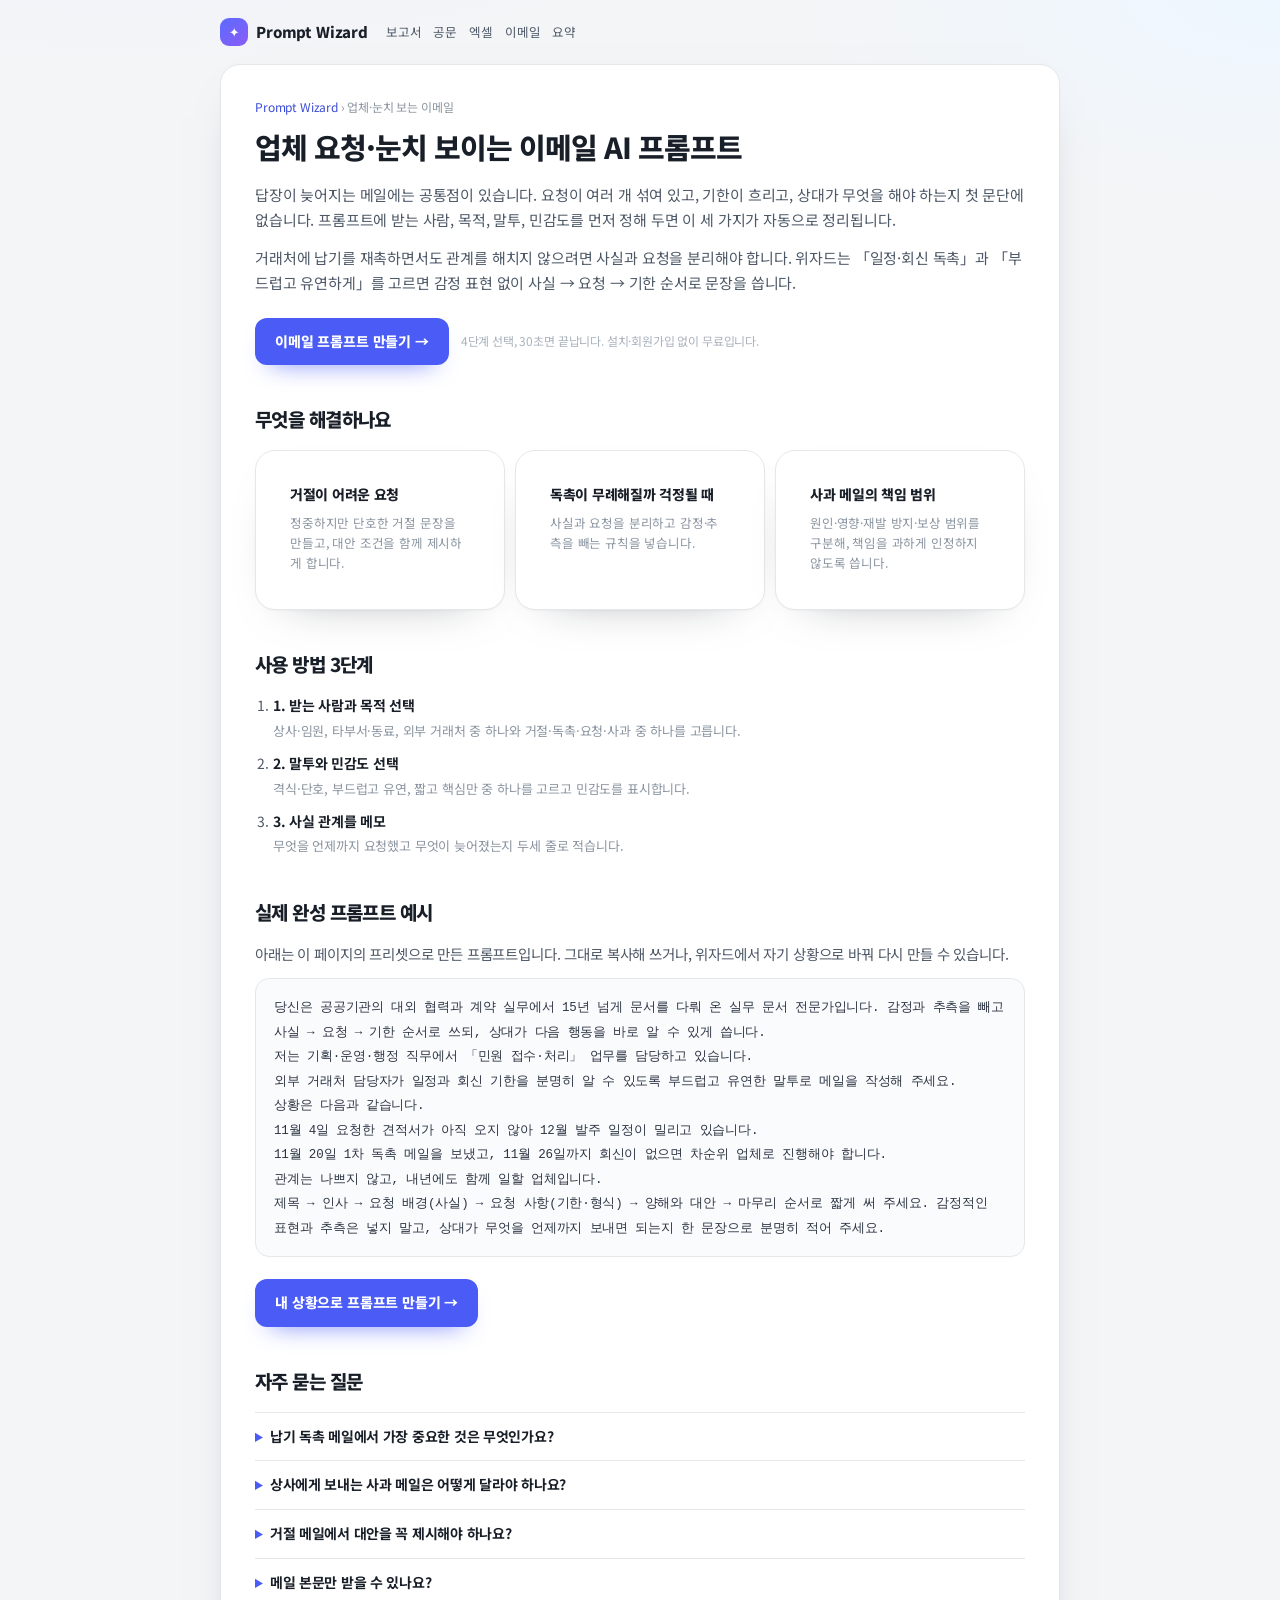
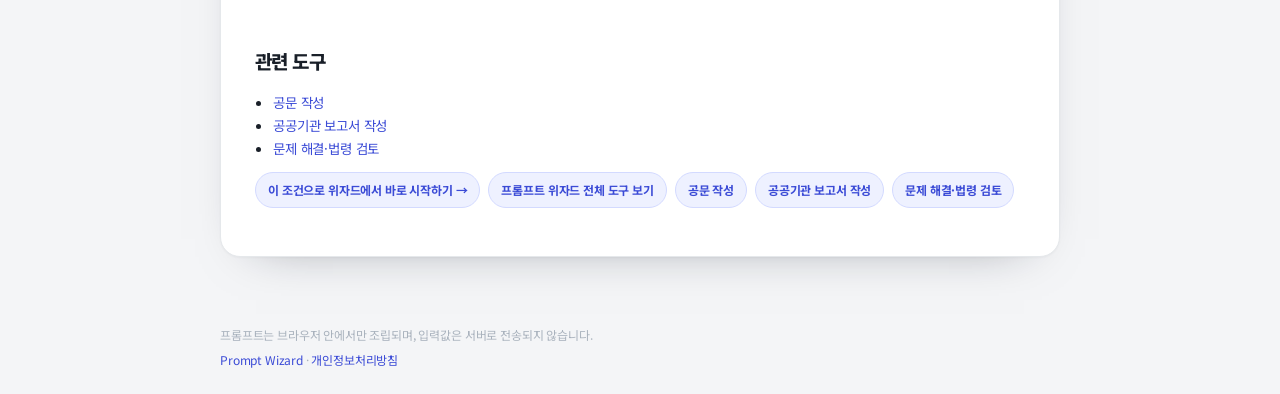
==== landing/business-email.html @ a2af5522 "5~6단계: 빠른 시작·품질 점검·즐겨찾기·URL 프리셋 + SEO 랜딩 6종·sitemap·privacy·애드센스 슬롯(꺼짐)" ====
<!DOCTYPE html>
<html lang="ko">
<head>
<meta charset="utf-8">
<meta name="viewport" content="width=device-width, initial-scale=1">
<meta name="color-scheme" content="light">
<title>업체 요청·눈치 보이는 이메일 AI 프롬프트 · 거절·독촉·사과</title>
<meta name="description" content="납기 독촉, 정중한 거절, 실수 사과, 협조 요청 메일을 상황과 상대에 맞춰 쓰는 AI 프롬프트. 상사·동료·거래처별 말투와 민감도를 골라 문장을 조립합니다.">
<meta name="robots" content="index,follow">
<meta name="theme-color" content="#4a5cf5">
<link rel="canonical" href="https://elcue2-cpu.github.io/Prompt-wizard/landing/business-email.html">
<meta property="og:type" content="article">
<meta property="og:site_name" content="Prompt Wizard">
<meta property="og:locale" content="ko_KR">
<meta property="og:title" content="업체 요청·눈치 보이는 이메일 AI 프롬프트 · 거절·독촉·사과">
<meta property="og:description" content="납기 독촉, 정중한 거절, 실수 사과, 협조 요청 메일을 상황과 상대에 맞춰 쓰는 AI 프롬프트. 상사·동료·거래처별 말투와 민감도를 골라 문장을 조립합니다.">
<meta property="og:url" content="https://elcue2-cpu.github.io/Prompt-wizard/landing/business-email.html">
<meta property="og:image" content="https://elcue2-cpu.github.io/Prompt-wizard/assets/img/og-default.png">
<meta name="twitter:card" content="summary_large_image">
<meta name="twitter:title" content="업체 요청·눈치 보이는 이메일 AI 프롬프트 · 거절·독촉·사과">
<meta name="twitter:description" content="납기 독촉, 정중한 거절, 실수 사과, 협조 요청 메일을 상황과 상대에 맞춰 쓰는 AI 프롬프트. 상사·동료·거래처별 말투와 민감도를 골라 문장을 조립합니다.">
<link rel="icon" href="data:image/svg+xml,%3Csvg xmlns='http://www.w3.org/2000/svg' viewBox='0 0 100 100'%3E%3Ctext y='.9em' font-size='88'%3E%E2%9C%A8%3C/text%3E%3C/svg%3E">
<link rel="preconnect" href="https://fonts.googleapis.com">
<link rel="preconnect" href="https://fonts.gstatic.com" crossorigin>
<link href="https://fonts.googleapis.com/css2?family=Noto+Sans+KR:wght@400;500;700;800&display=swap" rel="stylesheet">
<link rel="stylesheet" href="../assets/css/landing.css">
</head>
<body>

<header class="lp-top">
  <a class="lp-brand" href="../"><span class="lp-mark" aria-hidden="true">✦</span> Prompt Wizard</a>
  <nav class="lp-nav" aria-label="활용 가이드">
    <a href="public-report.html">보고서</a>
    <a href="official-document.html">공문</a>
    <a href="excel-automation.html">엑셀</a>
    <a href="business-email.html">이메일</a>
    <a href="meeting-summary.html">요약</a>
  </nav>
</header>

<main class="lp">
  <article>
    <p class="lp-crumb"><a href="../">Prompt Wizard</a> › 업체·눈치 보는 이메일</p>
    <h1>업체 요청·눈치 보이는 이메일 AI 프롬프트</h1>
    <div class="lp-lead">
      <p>답장이 늦어지는 메일에는 공통점이 있습니다. 요청이 여러 개 섞여 있고, 기한이 흐리고, 상대가 무엇을 해야 하는지 첫 문단에 없습니다. 프롬프트에 받는 사람, 목적, 말투, 민감도를 먼저 정해 두면 이 세 가지가 자동으로 정리됩니다.</p>
      <p>거래처에 납기를 재촉하면서도 관계를 해치지 않으려면 사실과 요청을 분리해야 합니다. 위자드는 「일정·회신 독촉」과 「부드럽고 유연하게」를 고르면 감정 표현 없이 사실 → 요청 → 기한 순서로 문장을 씁니다.</p>
    </div>

    <p class="lp-cta-row">
      <a class="lp-cta" href="../?cat=public&amp;job=ops&amp;task=complaint&amp;out=mail&amp;opt=mailTo%3Avendor%7CmailWhy%3Apush%7CmailTone%3Asoft">이메일 프롬프트 만들기 →</a>
      <span class="lp-cta-note">4단계 선택, 30초면 끝납니다. 설치·회원가입 없이 무료입니다.</span>
    </p>

    <section>
      <h2>무엇을 해결하나요</h2>
      <div class="lp-cards">
        <article class="card-mini"><h3>거절이 어려운 요청</h3><p>정중하지만 단호한 거절 문장을 만들고, 대안 조건을 함께 제시하게 합니다.</p></article>
        <article class="card-mini"><h3>독촉이 무례해질까 걱정될 때</h3><p>사실과 요청을 분리하고 감정·추측을 빼는 규칙을 넣습니다.</p></article>
        <article class="card-mini"><h3>사과 메일의 책임 범위</h3><p>원인·영향·재발 방지·보상 범위를 구분해, 책임을 과하게 인정하지 않도록 씁니다.</p></article>
      </div>
    </section>

    <section>
      <h2>사용 방법 3단계</h2>
      <ol class="lp-steps">
        <li><b>1. 받는 사람과 목적 선택</b><p>상사·임원, 타부서·동료, 외부 거래처 중 하나와 거절·독촉·요청·사과 중 하나를 고릅니다.</p></li>
        <li><b>2. 말투와 민감도 선택</b><p>격식·단호, 부드럽고 유연, 짧고 핵심만 중 하나를 고르고 민감도를 표시합니다.</p></li>
        <li><b>3. 사실 관계를 메모</b><p>무엇을 언제까지 요청했고 무엇이 늦어졌는지 두세 줄로 적습니다.</p></li>
      </ol>
    </section>

    <section>
      <h2>실제 완성 프롬프트 예시</h2>
      <p>아래는 이 페이지의 프리셋으로 만든 프롬프트입니다. 그대로 복사해 쓰거나, 위자드에서 자기 상황으로 바꿔 다시 만들 수 있습니다.</p>
      <pre class="lp-prompt"><code>당신은 공공기관의 대외 협력과 계약 실무에서 15년 넘게 문서를 다뤄 온 실무 문서 전문가입니다. 감정과 추측을 빼고 사실 → 요청 → 기한 순서로 쓰되, 상대가 다음 행동을 바로 알 수 있게 씁니다.
저는 기획·운영·행정 직무에서 「민원 접수·처리」 업무를 담당하고 있습니다.
외부 거래처 담당자가 일정과 회신 기한을 분명히 알 수 있도록 부드럽고 유연한 말투로 메일을 작성해 주세요.
상황은 다음과 같습니다.
11월 4일 요청한 견적서가 아직 오지 않아 12월 발주 일정이 밀리고 있습니다.
11월 20일 1차 독촉 메일을 보냈고, 11월 26일까지 회신이 없으면 차순위 업체로 진행해야 합니다.
관계는 나쁘지 않고, 내년에도 함께 일할 업체입니다.
제목 → 인사 → 요청 배경(사실) → 요청 사항(기한·형식) → 양해와 대안 → 마무리 순서로 짧게 써 주세요. 감정적인 표현과 추측은 넣지 말고, 상대가 무엇을 언제까지 보내면 되는지 한 문장으로 분명히 적어 주세요.</code></pre>
      <p class="lp-cta-row">
        <a class="lp-cta" href="../?cat=public&amp;job=ops&amp;task=complaint&amp;out=mail&amp;opt=mailTo%3Avendor%7CmailWhy%3Apush%7CmailTone%3Asoft">내 상황으로 프롬프트 만들기 →</a>
      </p>
    </section>

    <!-- 광고 자리(랜딩): 승인 전에는 스크립트가 슬롯을 그리지 않습니다 -->
    <div class="ad-slot" data-ad-slot="landing" hidden aria-hidden="true"></div>

    <section>
      <h2>자주 묻는 질문</h2>
      <details class="faq"><summary>납기 독촉 메일에서 가장 중요한 것은 무엇인가요?</summary><p>요청과 기한을 한 문장으로 분명히 하는 것입니다. 감정적인 표현이나 추측(「연락이 없어 걱정됩니다」)은 빼고, 무엇을 언제까지 어떤 형식으로 받으면 되는지 적으면 답장률이 올라갑니다.</p></details>
        <details class="faq"><summary>상사에게 보내는 사과 메일은 어떻게 달라야 하나요?</summary><p>원인과 영향, 이미 한 조치, 재발 방지를 순서대로 쓰고 변명은 넣지 않습니다. 위자드에서 「상사 보고」 민감도를 고르면 책임 범위를 과하게 인정하지 않도록 문장이 조정됩니다.</p></details>
        <details class="faq"><summary>거절 메일에서 대안을 꼭 제시해야 하나요?</summary><p>관계를 이어 갈 상대라면 제안하는 편이 좋습니다. 조건(일정·범위·비용)을 한 줄로 붙이면 거절이 아니라 조정 요청으로 읽힙니다.</p></details>
        <details class="faq"><summary>메일 본문만 받을 수 있나요?</summary><p>가능합니다. 가드레일에서 「바로 복붙할 본문만 출력」을 켜면 인사말·설명 없이 본문만 나옵니다.</p></details>
    </section>

    <section>
      <h2>관련 도구</h2>
      <ul class="lp-related">
        <li><a href="official-document.html">공문 작성</a></li>
      <li><a href="public-report.html">공공기관 보고서 작성</a></li>
      <li><a href="issue-review.html">문제 해결·법령 검토</a></li>
      </ul>
      <p class="lp-links">
      <a class="inline-cta" href="../?cat=public&amp;job=ops&amp;task=complaint&amp;out=mail&amp;opt=mailTo%3Avendor%7CmailWhy%3Apush%7CmailTone%3Asoft">이 조건으로 위자드에서 바로 시작하기 →</a>
      <a class="inline-cta" href="../">프롬프트 위자드 전체 도구 보기</a>
      <a class="inline-cta" href="official-document.html">공문 작성</a>
      <a class="inline-cta" href="public-report.html">공공기관 보고서 작성</a>
      <a class="inline-cta" href="issue-review.html">문제 해결·법령 검토</a>
      </p>
    </section>
  </article>
</main>

<footer class="lp-foot">
  <p>프롬프트는 브라우저 안에서만 조립되며, 입력값은 서버로 전송되지 않습니다.</p>
  <p><a href="../">Prompt Wizard</a> · <a href="../privacy.html">개인정보처리방침</a></p>
</footer>

<script type="application/ld+json">{"@context":"https://schema.org","@type":"FAQPage","mainEntity":[{"@type":"Question","name":"납기 독촉 메일에서 가장 중요한 것은 무엇인가요?","acceptedAnswer":{"@type":"Answer","text":"요청과 기한을 한 문장으로 분명히 하는 것입니다. 감정적인 표현이나 추측(「연락이 없어 걱정됩니다」)은 빼고, 무엇을 언제까지 어떤 형식으로 받으면 되는지 적으면 답장률이 올라갑니다."}},{"@type":"Question","name":"상사에게 보내는 사과 메일은 어떻게 달라야 하나요?","acceptedAnswer":{"@type":"Answer","text":"원인과 영향, 이미 한 조치, 재발 방지를 순서대로 쓰고 변명은 넣지 않습니다. 위자드에서 「상사 보고」 민감도를 고르면 책임 범위를 과하게 인정하지 않도록 문장이 조정됩니다."}},{"@type":"Question","name":"거절 메일에서 대안을 꼭 제시해야 하나요?","acceptedAnswer":{"@type":"Answer","text":"관계를 이어 갈 상대라면 제안하는 편이 좋습니다. 조건(일정·범위·비용)을 한 줄로 붙이면 거절이 아니라 조정 요청으로 읽힙니다."}},{"@type":"Question","name":"메일 본문만 받을 수 있나요?","acceptedAnswer":{"@type":"Answer","text":"가능합니다. 가드레일에서 「바로 복붙할 본문만 출력」을 켜면 인사말·설명 없이 본문만 나옵니다."}}]}</script>
<script defer src="../assets/js/data/config.js"></script>
<script defer src="../assets/js/ads.js"></script>
</body>
</html>
---- assets/css/landing.css ----
/* Prompt Wizard — 랜딩 페이지 스타일 (위자드와 같은 색·서체, 읽기 좋은 본문 중심) */
:root{
  --bg:#f4f5f7;
  --surface:#ffffff;
  --ink:#191f28;
  --ink-2:#4e5968;
  --ink-3:#8b95a1;
  --ink-4:#a9b2bd;
  --line:#e5e8eb;
  --brand:#4a5cf5;
  --brand-deep:#3d4de0;
  --brand-ink:#3b4bd6;
  --brand-tint:#eef1ff;
  --radius:20px;
}
*,*::before,*::after{box-sizing:border-box}
html,body{margin:0;padding:0}
[hidden]{display:none !important}
body{
  font-family:'Noto Sans KR',-apple-system,BlinkMacSystemFont,'Apple SD Gothic Neo','Malgun Gothic',system-ui,sans-serif;
  background:
    radial-gradient(1100px 420px at 10% -10%, #e8ecff 0%, rgba(232,236,255,0) 62%),
    radial-gradient(900px 380px at 100% 0%, #eef7ff 0%, rgba(238,247,255,0) 55%),
    var(--bg);
  color:var(--ink);
  line-height:1.7;
  letter-spacing:-.01em;
  -webkit-font-smoothing:antialiased;
}
a{color:var(--brand-ink);text-decoration:none}
a:hover{text-decoration:underline}

/* 상단 */
.lp-top{
  display:flex;align-items:center;gap:18px;flex-wrap:wrap;
  max-width:880px;margin:0 auto;padding:18px 20px;
}
.lp-brand{display:inline-flex;align-items:center;gap:8px;font-weight:800;color:var(--ink);font-size:15px}
.lp-mark{
  width:28px;height:28px;border-radius:9px;display:grid;place-items:center;color:#fff;font-size:13px;
  background:linear-gradient(135deg,#5b6bff 0%,#8b5cf6 100%);
}
.lp-nav{display:flex;gap:12px;flex-wrap:wrap;font-size:12.5px}
.lp-nav a{color:var(--ink-2)}
.lp-nav a:hover{color:var(--brand-ink)}

/* 본문 */
.lp{max-width:880px;margin:0 auto;padding:0 20px 64px}
.lp article{
  background:var(--surface);border:1px solid var(--line);border-radius:var(--radius);
  padding:32px 34px 36px;box-shadow:0 1px 2px rgba(17,24,39,.03), 0 18px 50px -36px rgba(17,24,39,.5);
}
.lp-crumb{margin:0 0 10px;font-size:12px;color:var(--ink-3)}
h1{margin:0 0 16px;font-size:29px;line-height:1.32;letter-spacing:-.035em;font-weight:800}
h2{margin:38px 0 14px;font-size:19px;letter-spacing:-.03em;font-weight:800}
h3{margin:0 0 6px;font-size:14px;letter-spacing:-.02em;font-weight:800}
p{margin:0 0 12px;font-size:14.5px;color:var(--ink-2)}
.lp-lead p{font-size:15px;color:var(--ink-2)}

.lp-cta-row{display:flex;align-items:center;gap:12px;flex-wrap:wrap;margin:22px 0 6px}
.lp-cta{
  display:inline-flex;align-items:center;gap:6px;padding:12px 20px;border-radius:12px;
  background:var(--brand);color:#fff;font-weight:800;font-size:14px;
  box-shadow:0 12px 26px -16px rgba(74,92,245,1);
}
.lp-cta:hover{background:var(--brand-deep);text-decoration:none}
.lp-cta-note{font-size:12px;color:var(--ink-4)}

.lp-cards{display:grid;grid-template-columns:1fr 1fr 1fr;gap:10px}
.card-mini{border:1px solid var(--line);border-radius:14px;padding:14px 15px;background:#fbfcfe}
.card-mini p{margin:0;font-size:12.5px;color:var(--ink-3);line-height:1.6}

.lp-steps{margin:0;padding-left:18px;display:flex;flex-direction:column;gap:10px}
.lp-steps li{font-size:14px;color:var(--ink-2)}
.lp-steps li b{display:block;color:var(--ink);font-size:14px;letter-spacing:-.02em}
.lp-steps li p{margin:2px 0 0;font-size:13px;color:var(--ink-3)}

.lp-prompt{
  margin:0 0 14px;padding:16px 18px;border-radius:14px;border:1px solid var(--line);
  background:#0f172a08;background:#fafbfd;overflow-x:auto;
  font-family:ui-monospace,SFMono-Regular,Menlo,Consolas,'Noto Sans KR',monospace;
  font-size:12.5px;line-height:1.72;color:#2b3442;white-space:pre-wrap;word-break:keep-all;
}

.faq{border-top:1px solid var(--line);padding:12px 0}
.faq summary{cursor:pointer;font-size:14px;font-weight:700;letter-spacing:-.02em;color:var(--ink)}
.faq summary::marker{color:var(--brand)}
.faq p{margin:8px 0 0;font-size:13.5px;color:var(--ink-2)}

.lp-related{margin:0 0 12px;padding-left:18px;font-size:13.5px}
.lp-links{display:flex;flex-wrap:wrap;gap:8px}
.inline-cta{
  display:inline-flex;align-items:center;padding:7px 12px;border-radius:999px;
  border:1px solid #d3daff;background:var(--brand-tint);color:var(--brand-ink);
  font-size:12px;font-weight:700;
}
.inline-cta:hover{background:#e6eaff;text-decoration:none}

.ad-slot{margin:26px 0}
.ad-dev{
  padding:18px;border:1px dashed #ccd3e0;border-radius:14px;background:#fafbfd;
  color:var(--ink-4);font-size:11.5px;text-align:center;
}

.lp-foot{
  max-width:880px;margin:0 auto;padding:0 20px 40px;color:var(--ink-4);font-size:12px;
}
.lp-foot p{margin:4px 0;font-size:12px;color:var(--ink-4)}

@media (max-width:760px){
  .lp article{padding:24px 20px 28px;border-radius:16px}
  h1{font-size:23px}
  h2{font-size:17px;margin-top:30px}
  .lp-cards{grid-template-columns:1fr}
  .lp-cta{width:100%;justify-content:center}
  .lp-prompt{font-size:12px}
}
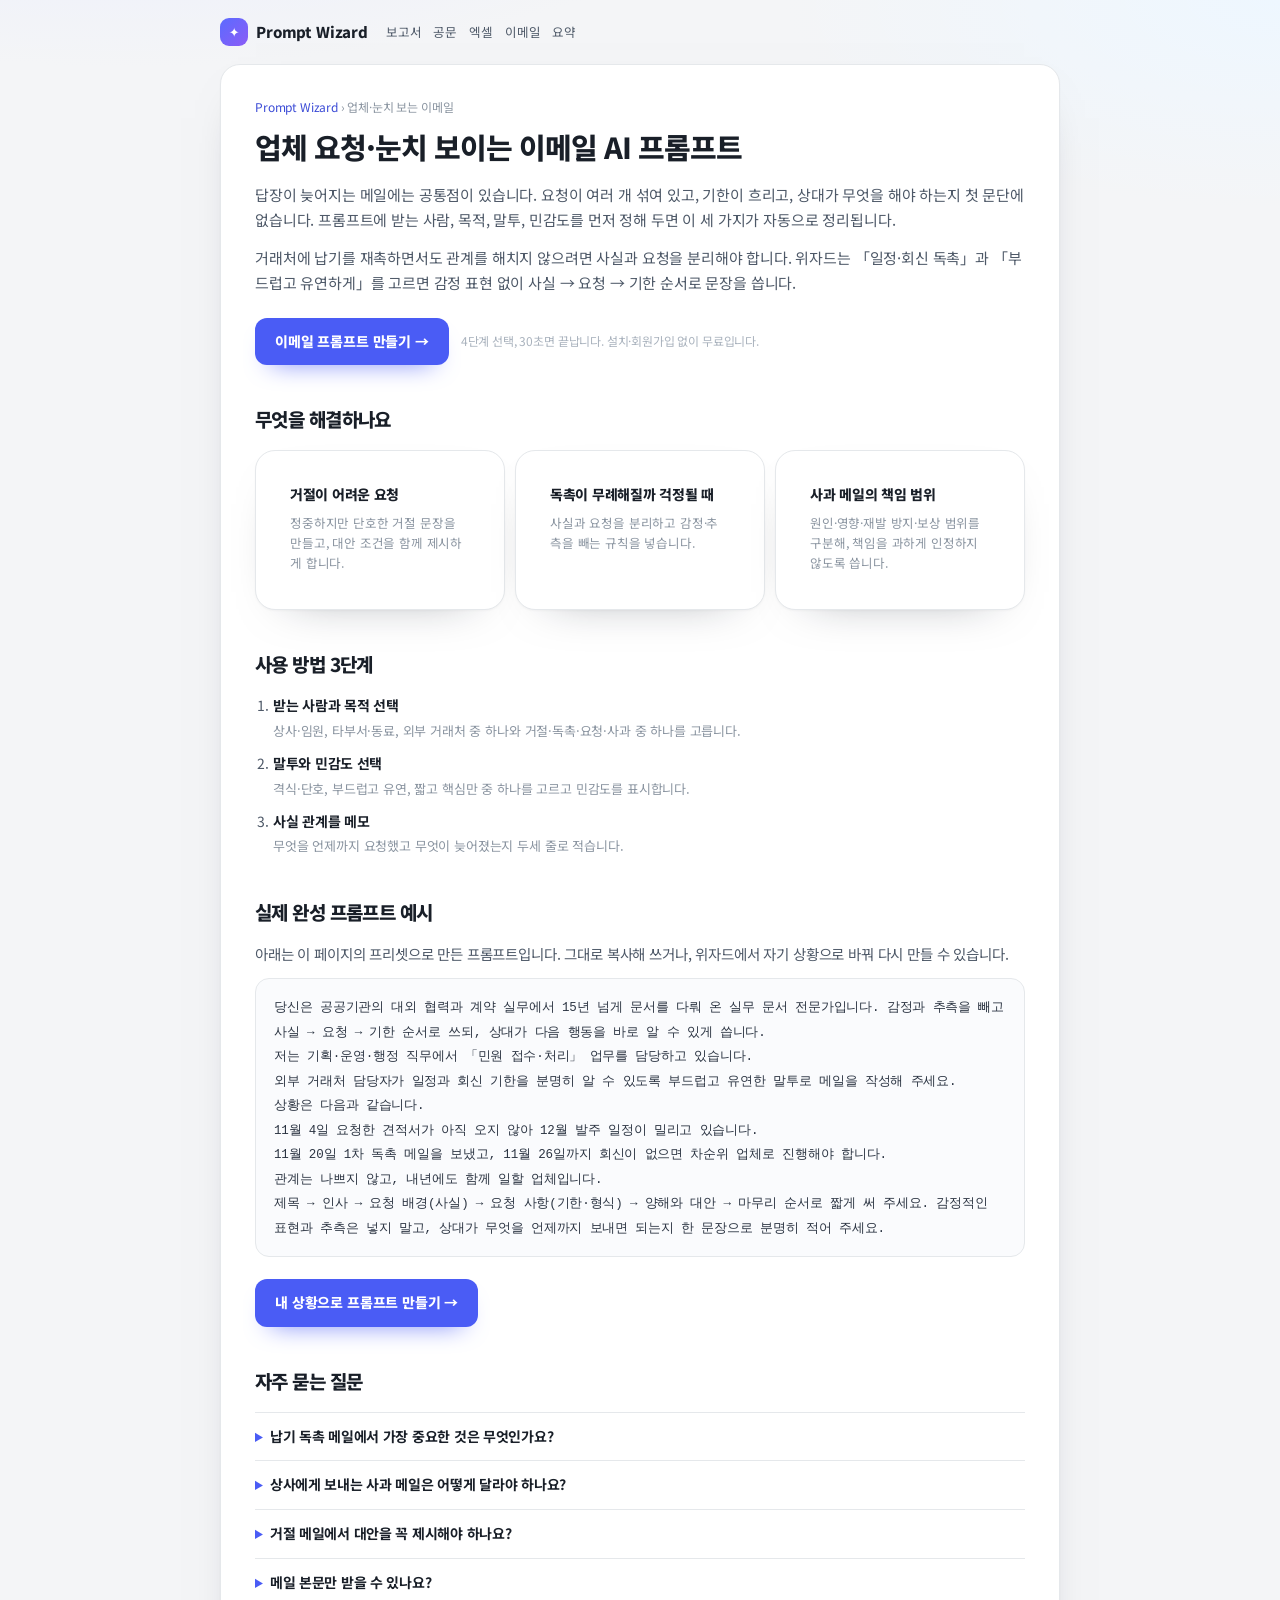
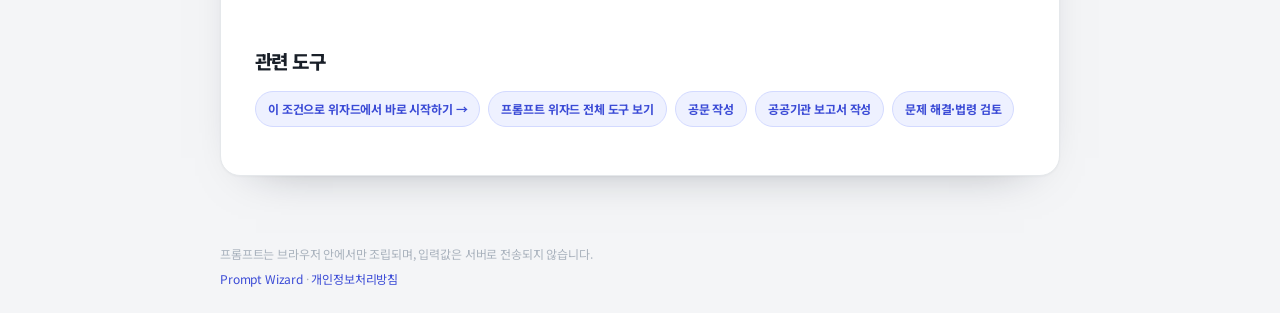
==== commit 0c1252f1: "5~6단계 보정: 즐겨찾기 제목 중복 제거, 랜딩 단계 번호·관련 링크 정리" ====
--- a/landing/business-email.html
+++ b/landing/business-email.html
@@ -64,9 +64,9 @@
     <section>
       <h2>사용 방법 3단계</h2>
       <ol class="lp-steps">
-        <li><b>1. 받는 사람과 목적 선택</b><p>상사·임원, 타부서·동료, 외부 거래처 중 하나와 거절·독촉·요청·사과 중 하나를 고릅니다.</p></li>
-        <li><b>2. 말투와 민감도 선택</b><p>격식·단호, 부드럽고 유연, 짧고 핵심만 중 하나를 고르고 민감도를 표시합니다.</p></li>
-        <li><b>3. 사실 관계를 메모</b><p>무엇을 언제까지 요청했고 무엇이 늦어졌는지 두세 줄로 적습니다.</p></li>
+        <li><b>받는 사람과 목적 선택</b><p>상사·임원, 타부서·동료, 외부 거래처 중 하나와 거절·독촉·요청·사과 중 하나를 고릅니다.</p></li>
+        <li><b>말투와 민감도 선택</b><p>격식·단호, 부드럽고 유연, 짧고 핵심만 중 하나를 고르고 민감도를 표시합니다.</p></li>
+        <li><b>사실 관계를 메모</b><p>무엇을 언제까지 요청했고 무엇이 늦어졌는지 두세 줄로 적습니다.</p></li>
       </ol>
     </section>
 
@@ -99,11 +99,6 @@
 
     <section>
       <h2>관련 도구</h2>
-      <ul class="lp-related">
-        <li><a href="official-document.html">공문 작성</a></li>
-      <li><a href="public-report.html">공공기관 보고서 작성</a></li>
-      <li><a href="issue-review.html">문제 해결·법령 검토</a></li>
-      </ul>
       <p class="lp-links">
       <a class="inline-cta" href="../?cat=public&amp;job=ops&amp;task=complaint&amp;out=mail&amp;opt=mailTo%3Avendor%7CmailWhy%3Apush%7CmailTone%3Asoft">이 조건으로 위자드에서 바로 시작하기 →</a>
       <a class="inline-cta" href="../">프롬프트 위자드 전체 도구 보기</a>
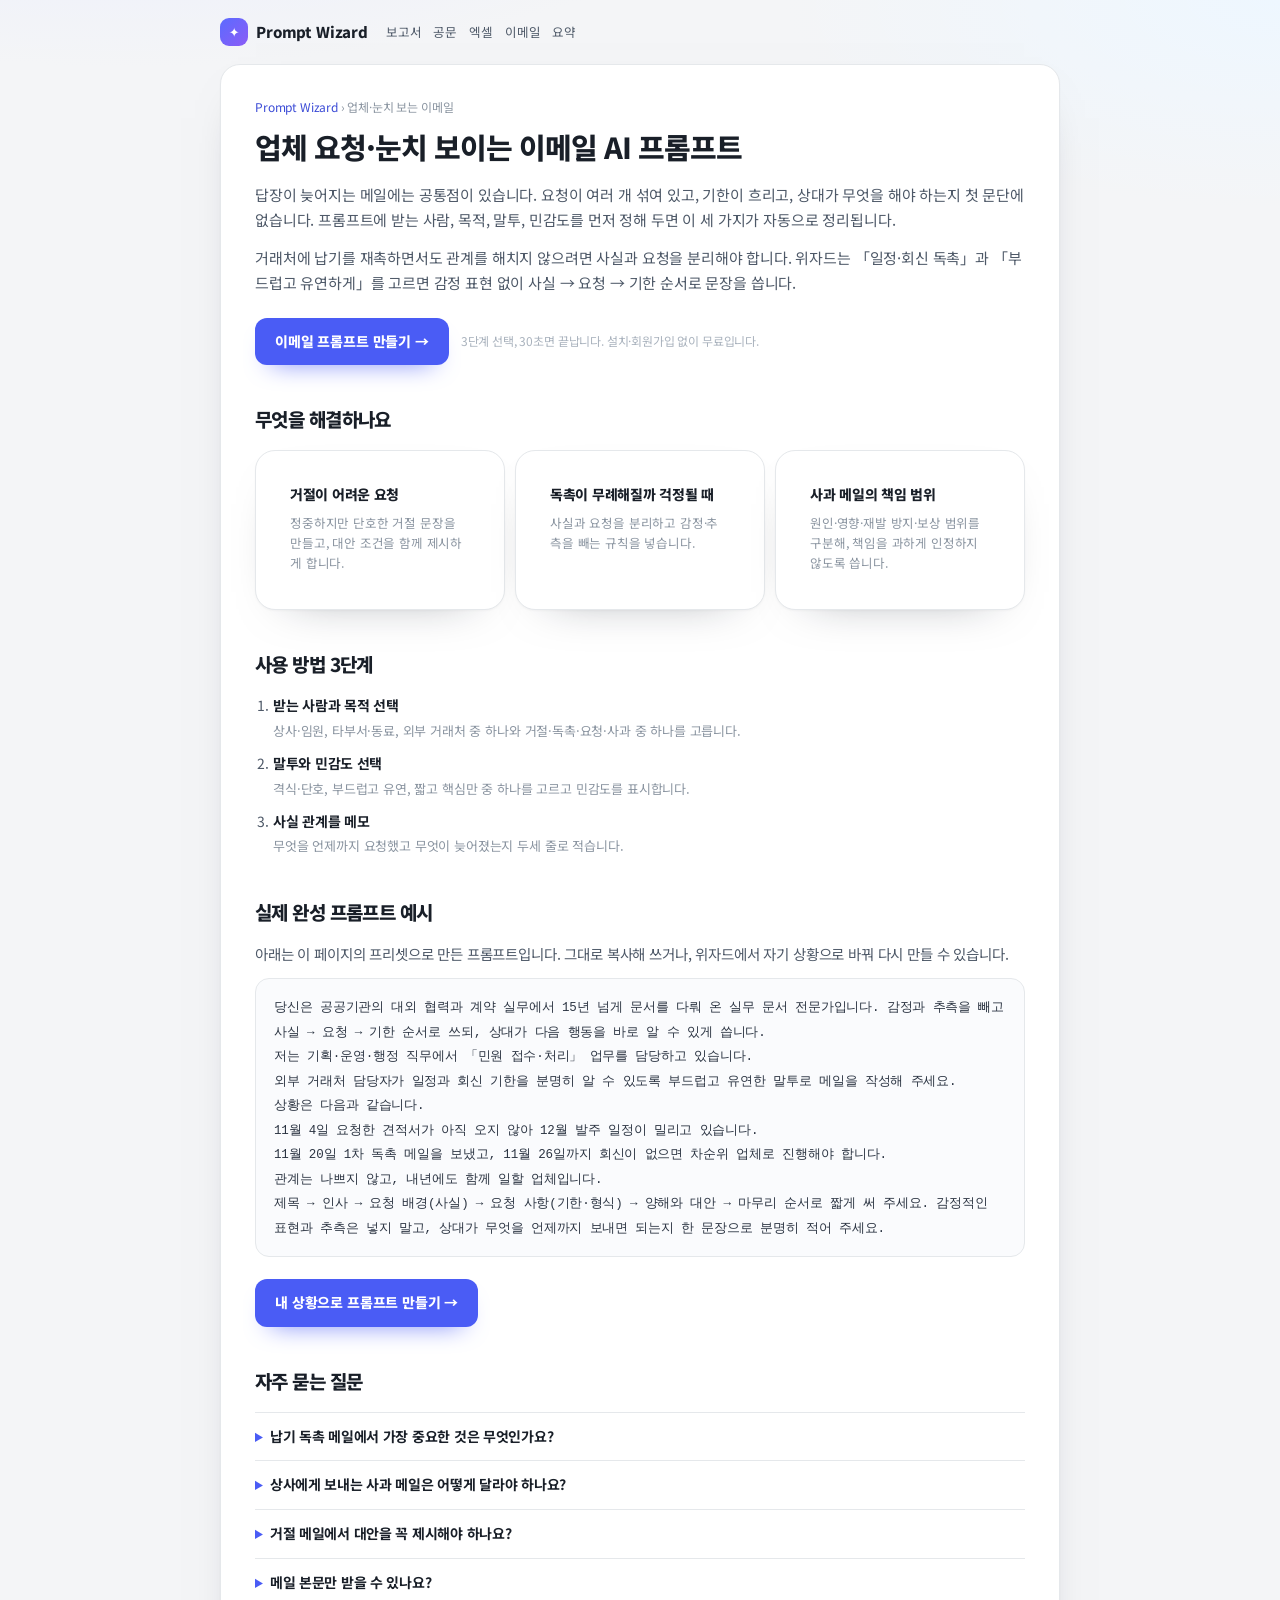
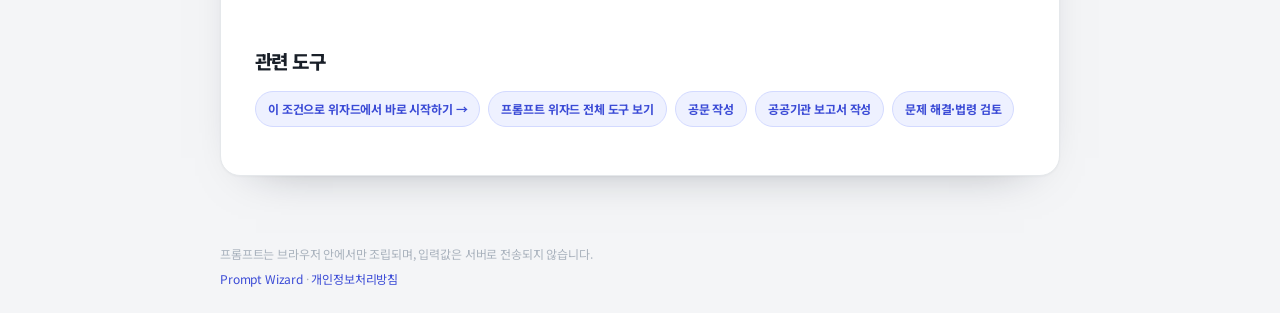
==== commit fe3879fd: "v4.1: 8대 분야 62업무·216 템플릿 카드·표·서식·자연어 업무 검색" ====
--- a/landing/business-email.html
+++ b/landing/business-email.html
@@ -48,8 +48,8 @@
     </div>
 
     <p class="lp-cta-row">
-      <a class="lp-cta" href="../?cat=public&amp;job=ops&amp;task=complaint&amp;out=mail&amp;opt=mailTo%3Avendor%7CmailWhy%3Apush%7CmailTone%3Asoft">이메일 프롬프트 만들기 →</a>
-      <span class="lp-cta-note">4단계 선택, 30초면 끝납니다. 설치·회원가입 없이 무료입니다.</span>
+      <a class="lp-cta" href="../?cat=public&amp;job=offc&amp;task=complaint&amp;out=mail&amp;opt=mailTo%3Avendor%7CmailWhy%3Apush%7CmailTone%3Asoft">이메일 프롬프트 만들기 →</a>
+      <span class="lp-cta-note">3단계 선택, 30초면 끝납니다. 설치·회원가입 없이 무료입니다.</span>
     </p>
 
     <section>
@@ -82,7 +82,7 @@
 관계는 나쁘지 않고, 내년에도 함께 일할 업체입니다.
 제목 → 인사 → 요청 배경(사실) → 요청 사항(기한·형식) → 양해와 대안 → 마무리 순서로 짧게 써 주세요. 감정적인 표현과 추측은 넣지 말고, 상대가 무엇을 언제까지 보내면 되는지 한 문장으로 분명히 적어 주세요.</code></pre>
       <p class="lp-cta-row">
-        <a class="lp-cta" href="../?cat=public&amp;job=ops&amp;task=complaint&amp;out=mail&amp;opt=mailTo%3Avendor%7CmailWhy%3Apush%7CmailTone%3Asoft">내 상황으로 프롬프트 만들기 →</a>
+        <a class="lp-cta" href="../?cat=public&amp;job=offc&amp;task=complaint&amp;out=mail&amp;opt=mailTo%3Avendor%7CmailWhy%3Apush%7CmailTone%3Asoft">내 상황으로 프롬프트 만들기 →</a>
       </p>
     </section>
 
@@ -100,7 +100,7 @@
     <section>
       <h2>관련 도구</h2>
       <p class="lp-links">
-      <a class="inline-cta" href="../?cat=public&amp;job=ops&amp;task=complaint&amp;out=mail&amp;opt=mailTo%3Avendor%7CmailWhy%3Apush%7CmailTone%3Asoft">이 조건으로 위자드에서 바로 시작하기 →</a>
+      <a class="inline-cta" href="../?cat=public&amp;job=offc&amp;task=complaint&amp;out=mail&amp;opt=mailTo%3Avendor%7CmailWhy%3Apush%7CmailTone%3Asoft">이 조건으로 위자드에서 바로 시작하기 →</a>
       <a class="inline-cta" href="../">프롬프트 위자드 전체 도구 보기</a>
       <a class="inline-cta" href="official-document.html">공문 작성</a>
       <a class="inline-cta" href="public-report.html">공공기관 보고서 작성</a>
